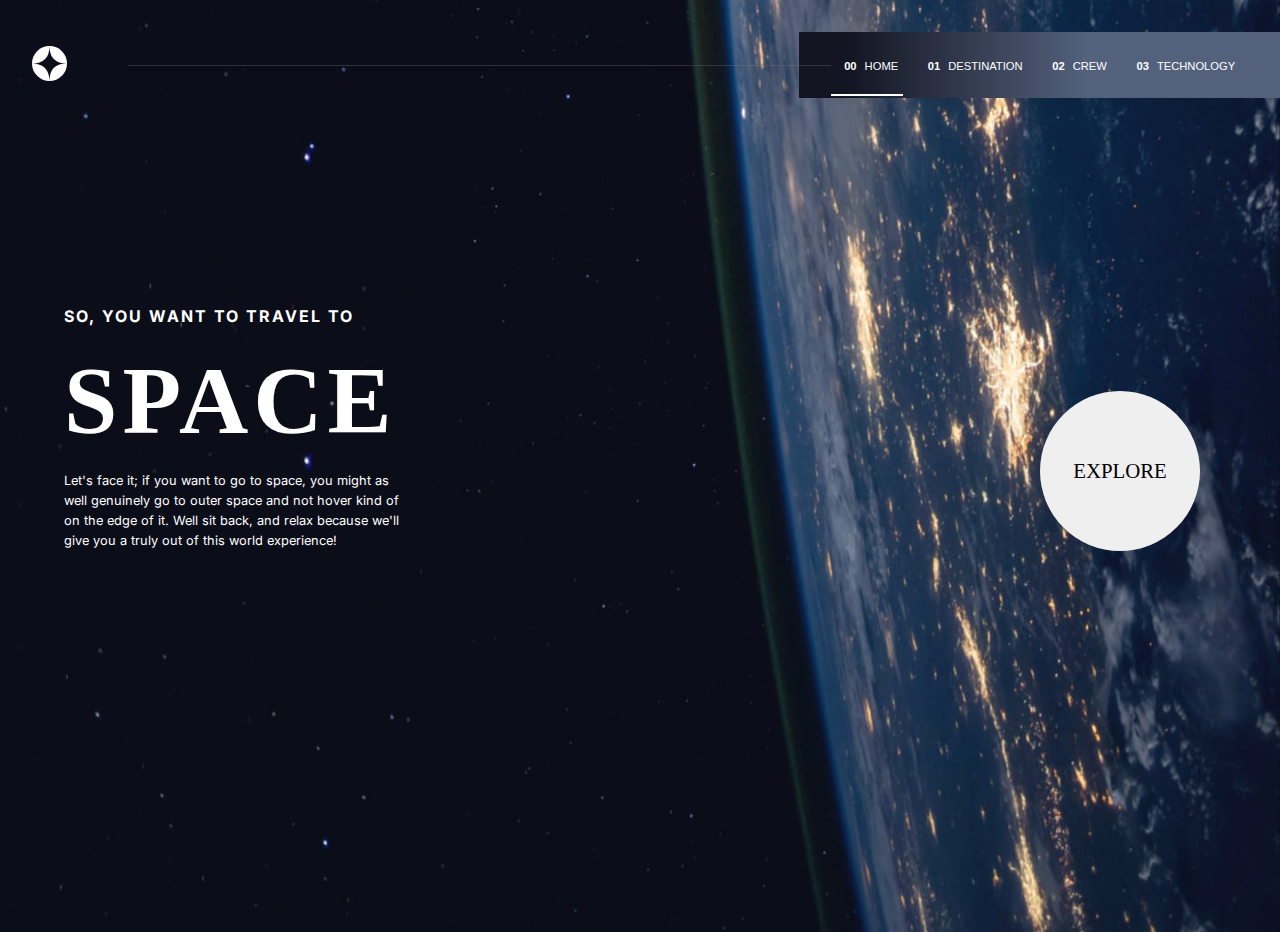
==== index.html @ 8467a498 "updated header for mobile view" ====
<!DOCTYPE html>
<html lang="en">
  <head>
    <meta charset="UTF-8" />
    <meta http-equiv="X-UA-Compatible" content="IE=edge" />
    <meta name="viewport" content="width=device-width, initial-scale=1.0" />
    <title>| Space Hub</title>
    <link rel="stylesheet" type="text/css" href="css/styles.css" />
    <link rel="preconnect" href="https://fonts.googleapis.com" />
    <link rel="preconnect" href="https://fonts.gstatic.com" crossorigin />
    <link
      href="https://fonts.googleapis.com/css2?family=Cormorant+Garamond:wght@300;400;500;600&family=Inter:wght@100&display=swap"
      rel="stylesheet"
    />
  </head>
  <body>
    <header>
      <div class="logo">
        <img src="Images/logo.svg" width="35px" height="35px" />
      </div>

      <nav class="top-nav">
        <button class="menuToggle">
          <img
            src="Images/icon-hamburger.svg"
            width="30px"
            height="30px"
            class="hamburger"
          />
          <img src="Images/icon-close.svg" class="icon-close" width="30px" height="30px" />
        </button>
        <div class="links-wrapper">
          <aside></aside>
          <div class="navigation">
            <a href="" id="link"><span>00</span>HOME</a>
            <a href="/Inner destination/index.html"><span>01</span>DESTINATION</a>
            <a href=""><span>02</span>CREW</a>
            <a href=""><span>03</span>TECHNOLOGY</a>
          </div>
        </div>
      </nav>
    </header>
    <main>
      <section class="post-excerpt-1">
        <h5>SO, YOU WANT TO TRAVEL TO</h5>
        <h1>SPACE</h1>
      </section>

      <section class="post-excerpt-2">
        <article>
          Let's face it; if you want to go to space, you might<br
            class="text-break"
          />
          as well genuinely go to outer space and not hover<br
            class="text-break"
          />
          kind of on the edge of it. Well sit back, and relax<br
            class="text-break"
          />
          because we'll give you a truly out of this world<br
            class="text-break"
          />
          experience!
        </article>
      </section>
      <div class="buttons">
        <button class="button">EXPLORE</button>
      </div>
    </main>
    <script>
      // document.getElementById("link").focus();
      let menuToggle = document.querySelector(".menuToggle");
      let navigation = document.querySelector(".navigation");


      document.onclick = function(e){ 
        if( e.target.id !== 'menuToggle'){ 
          menuToggle.classList.remove('active');
        // navigation.classList.remove('active');

        }
      
      }



      menuToggle.onclick = function(){ 
        menuToggle.classList.toggle('active');
        navigation.classList.toggle('active');
      }

    </script>
  </body>
</html>
---- css/styles.css ----
* {
  margin: 0;
  padding: 0;
  box-sizing: border-box;
}
body {
  max-width: 1500px;
  margin: auto;
  background-image: url("../Images/background-home-mobile.jpg");
  background-repeat: no-repeat;
  background-size: 100% 100%;
  height: 100vh;
  overflow-y: hidden;
  position: relative;
}
header {
  display: flex;
  justify-content: space-between;
  align-items: center;
  margin: 1.5rem;
}
.top-nav {
  position: relative;
  overflow: hidden;
  display: flex;
  flex-direction: row-reverse;
}

.top-nav > button:hover {
  cursor: pointer;
}
.navigation {
  display: none;
}
.navigation.active {
  position: fixed;
  left: 0;
  top: 0;
  width: 100%;
  height: 50%;
  display: flex;
  flex-direction: column;
  justify-content: center;
  align-items: center;
  background: linear-gradient(to right, #131522 10%, #53617c 60%);
  z-index: 999;
  border: dotted 1px #53617c;
  border-bottom-left-radius: 10px;
  border-bottom-right-radius: 10px;
}
.navigation.active a {
  font-size: 1rem;
  color: #fff;
  display: inline-block;
  margin-top: 1.25rem;
}
.menuToggle {
  position: relative;
  outline: none;
  border: none;
  display: flex;
  justify-content: center;
  align-items: center;
  width: 1.875rem;
  height: 1.875rem;
  background-color: transparent;
}

@keyframes ham {
  from {
    opacity: 1;
  }
  to {
    opacity: 0;
  }
}
.menuToggle.active img:nth-child(1) {
  display: block;
  opacity: 1;
  animation-name: ham;
  animation-duration: 0.6s;
  animation-fill-mode: forwards;
}
.menuToggle.active img:nth-child(2) {
  display: block;
  z-index: 1000;
}

.hamburger,
.icon-close {
  position: absolute;
}
.icon-close {
  display: none;
}

span {
  display: none;
}
.top-nav a {
  color: white;
  margin-right: 0.5rem;
  padding: 0.3rem;
  text-decoration: none;
  font-size: 0.7rem;
}

main {
  display: flex;
  flex-direction: column;
  height: 580px;
  justify-content: space-between;
  align-items: center;
  padding:1rem;
}
section {
  text-align: center;
  /* padding: 1rem; */
}

h5 {
  font-size: 0.8rem;
  color: white;
  font-family: "Inter", sans-serif;
  letter-spacing: 2px;
}
h1 {
  margin-top: 1.2rem;
  color: white;
  font-size: 4.3rem;
  letter-spacing: 5px;
  font-family: "Comorant Garamond", serif;
}
article {
  font-family: "Inter", sans-serif;
  font-size: 0.8rem;
  margin-top: -6rem;
  padding: 0.5rem;
  color: white;
  line-height: 20px;
}
hr {
  opacity: 0;
}
.button {
  font-size: 1.3rem;
  font-family: "Comorant Garamond", serif;
  height: 10rem;
  width: 10rem;
  border-radius: 50%;
  border: none;
  text-align: center;
  cursor: pointer;
}
.buttons {
  align-self: center;
  flex-basis: 5.8125rem;
}

/* Media Queries */

@media screen and (min-width: 575px) {
  body {
    background-image: url("../Images/background-home-tablet.jpg");
    overflow: hidden;
  }
  .text-break {
    display: none;
  }
  article {
    max-width: 24.9rem;
  }
  h1 {
    font-size: 6.5rem;
  }
  .navigation {
    display: block;
    padding: 1.5rem 2rem;
    color: red;
    background-color: #131522;
  }
  .top-nav a {
    font-family: "Comorant Garamond", sans-serif;
    padding: 1.4rem 0.3rem;
    transition: border 0.1s;
  }
  .top-nav a:hover {
    border-bottom: solid 2px white;
  }
  .hamburger {
    display: none;
  }
  header {
    margin: 1rem 0 5rem 2rem;
  }
  main {
    justify-content: space-around;
    margin-top: -2rem;
  }
  #link {
    border-bottom: solid 2px white;
    outline: none;
  }
  .menuToggle {
    display: none;
  }
}

@media screen and (min-width: 768px) {
  body {
    background-image: url("../Images/background-home-desktop.jpg");
  }
  span {
    display: inline;
    margin: 0 0.5rem;
    font-size: 0.7rem;
    font-weight: bold;
  }
  main {
    width: 95%;
    display: inline-flex;
    flex-direction: row;
    align-content: center;
    justify-content: space-between;
    flex-wrap: wrap;
    padding: 1rem 1rem 2rem 4rem;
  }
  h1 {
    font-size: 6rem;
    text-align: left;
  }
  h5 {
    text-align: left;
    font-size: 1rem;
  }
  .post-excerpt {
    flex-grow: 1;
  }
  .post-excerpt-1 {
    flex-basis: 72%;
    height: 5.3125rem;
    overflow: initial;
    margin-right: 10%;
  }
  .post-excerpt-2 {
    flex-basis: 21.1875rem;
    align-self: flex-end;
  }
  article {
    margin-top: 5rem;
    padding: 0;
  }
  section {
    text-align: left;
    padding: 0;
  }
  header {
    margin-top: 2rem;
  }
  .navigation {
    background: linear-gradient(to right, #131522 10%, #53617c 60%);
  }
  hr {
    opacity: 0.5;
    width: 33%;
    height: 1px;
    position: absolute;
    right: 501px;
    top: 32px;
  }
}
@media screen and (min-width: 900px) {
  nav {
    width: 100%;
  }
  .links-wrapper {
    display: flex;
    width: 95%;
    border: none;
  }

  aside {
    z-index: 2;
    opacity: 0.3;
    height: 1px;
    background: gray;
    align-self: center;
    margin-right: -2rem;
    flex-grow: 1;
  }
}
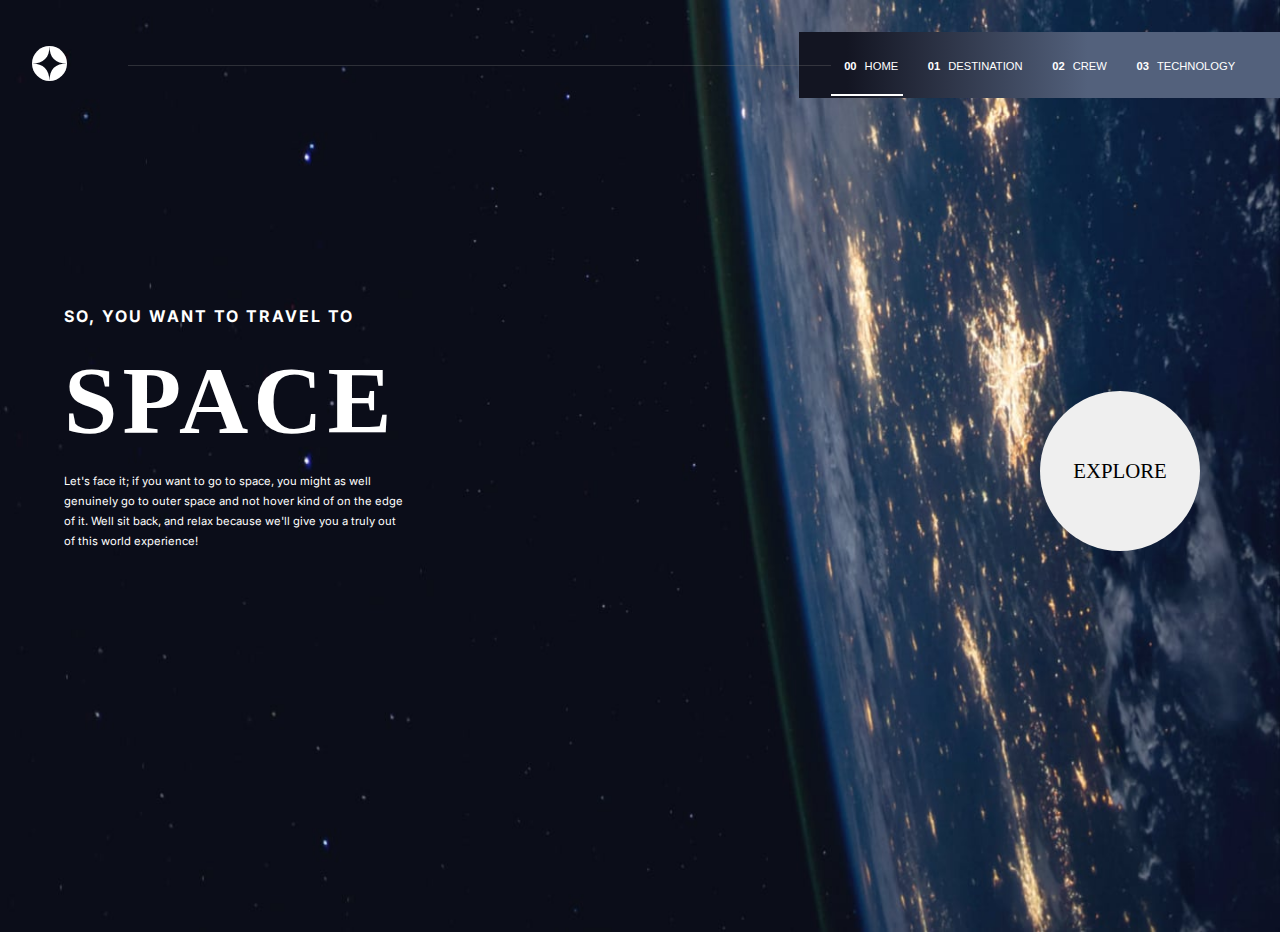
==== commit c5c7455c: "updated font styles for home and crew page" ====
--- a/index.html
+++ b/index.html
@@ -12,30 +12,52 @@
       href="https://fonts.googleapis.com/css2?family=Cormorant+Garamond:wght@300;400;500;600&family=Inter:wght@100&display=swap"
       rel="stylesheet"
     />
+    <link rel="stylesheet" href="css/styling.css" />
+    <link rel="preconnect" href="https://fonts.googleapis.com" />
+    <link rel="preconnect" href="https://fonts.gstatic.com" crossorigin />
+    <link
+      href="https://fonts.googleapis.com/css2?family=Inter:wght@100;200;300;400;500;600;700&display=swap"
+      rel="stylesheet"
+    />
   </head>
   <body>
+    <!-- Start of Header -->
     <header>
       <div class="logo">
-        <img src="Images/logo.svg" width="35px" height="35px" />
+        <img
+          src="Images/logo.svg"
+          alt="star-like logo"
+          width="35px"
+          height="35px"
+        />
       </div>
 
       <nav class="top-nav">
         <button class="menuToggle">
           <img
             src="Images/icon-hamburger.svg"
+            alt="open hamburger"
             width="30px"
             height="30px"
             class="hamburger"
           />
-          <img src="Images/icon-close.svg" class="icon-close" width="30px" height="30px" />
+          <img
+            src="Images/icon-close.svg"
+            alt="close hamburger"
+            class="icon-close"
+            width="30px"
+            height="30px"
+          />
         </button>
         <div class="links-wrapper">
           <aside></aside>
           <div class="navigation">
             <a href="" id="link"><span>00</span>HOME</a>
-            <a href="/Inner destination/index.html"><span>01</span>DESTINATION</a>
-            <a href=""><span>02</span>CREW</a>
-            <a href=""><span>03</span>TECHNOLOGY</a>
+            <a href="/Inner destination/index.html"
+              ><span>01</span>DESTINATION</a
+            >
+            <a href="/Crew/index.html"><span>02</span>CREW</a>
+            <a href="/Technology/index.html"><span>03</span>TECHNOLOGY</a>
           </div>
         </div>
       </nav>
@@ -45,7 +67,9 @@
         <h5>SO, YOU WANT TO TRAVEL TO</h5>
         <h1>SPACE</h1>
       </section>
+      <!-- End of Header -->
 
+      <!-- Main Body -->
       <section class="post-excerpt-2">
         <article>
           Let's face it; if you want to go to space, you might<br
@@ -67,28 +91,26 @@
         <button class="button">EXPLORE</button>
       </div>
     </main>
+
+    <!-- End of main body -->
     <script>
-      // document.getElementById("link").focus();
       let menuToggle = document.querySelector(".menuToggle");
       let navigation = document.querySelector(".navigation");
 
+      document.onclick = function (e) {
+        if (
+          e.target != document.querySelector(".hamburger") &&
+          e.target != document.querySelector(".icon-close")
+        ) {
+          menuToggle.classList.remove("active");
+          navigation.classList.remove("active");
+        }
+      };
 
-      document.onclick = function(e){ 
-        if( e.target.id !== 'menuToggle'){ 
-          menuToggle.classList.remove('active');
-        // navigation.classList.remove('active');
-
-        }
-      
-      }
-
-
-
-      menuToggle.onclick = function(){ 
-        menuToggle.classList.toggle('active');
-        navigation.classList.toggle('active');
-      }
-
+      menuToggle.onclick = function () {
+        menuToggle.classList.toggle("active");
+        navigation.classList.toggle("active");
+      };
     </script>
   </body>
 </html>
--- a/css/styles.css
+++ b/css/styles.css
@@ -53,6 +53,8 @@
   color: #fff;
   display: inline-block;
   margin-top: 1.25rem;
+  font-family: "Inter", sans-serif;
+  /* font-weight: 100; */
 }
 .menuToggle {
   position: relative;
@@ -111,11 +113,10 @@
   height: 580px;
   justify-content: space-between;
   align-items: center;
-  padding:1rem;
+  padding: 1rem;
 }
 section {
   text-align: center;
-  /* padding: 1rem; */
 }
 
 h5 {
@@ -133,7 +134,7 @@
 }
 article {
   font-family: "Inter", sans-serif;
-  font-size: 0.8rem;
+  font-size: 0.7rem;
   margin-top: -6rem;
   padding: 0.5rem;
   color: white;
@@ -289,4 +290,3 @@
     flex-grow: 1;
   }
 }
-
